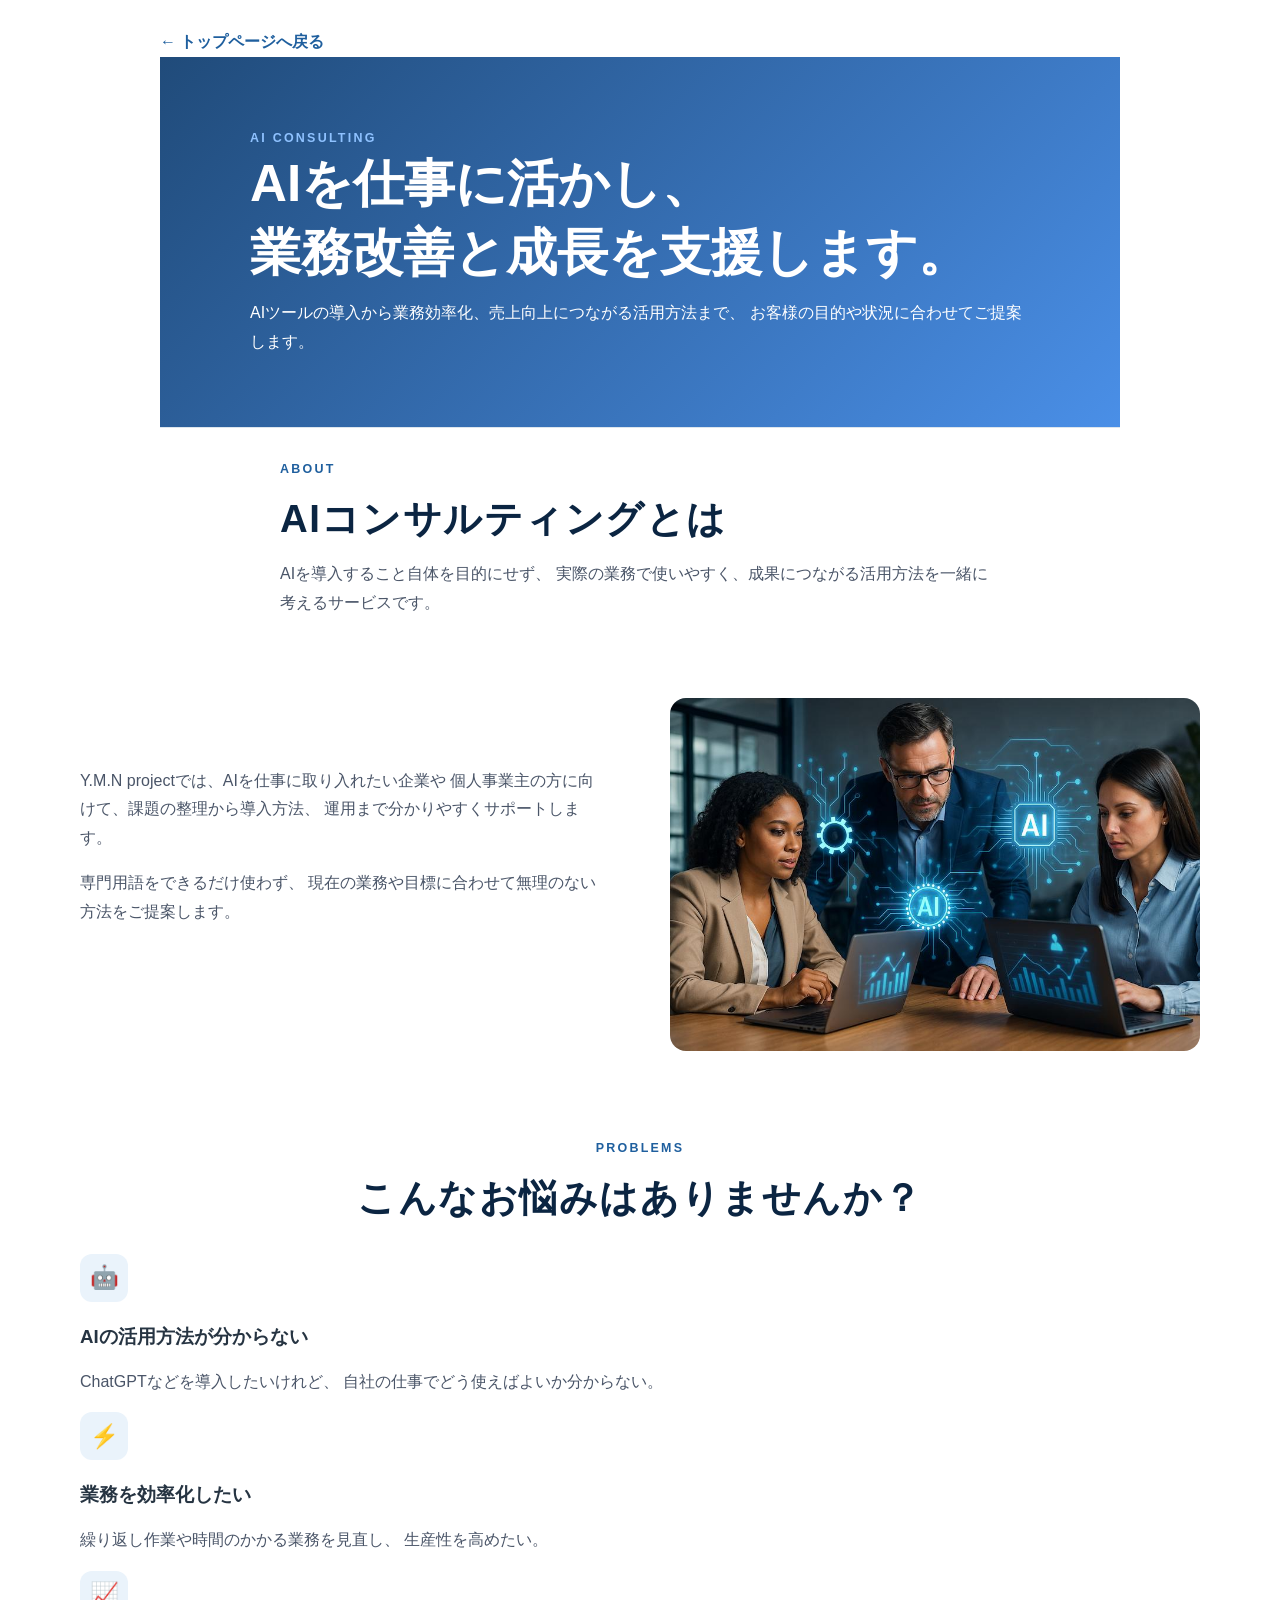
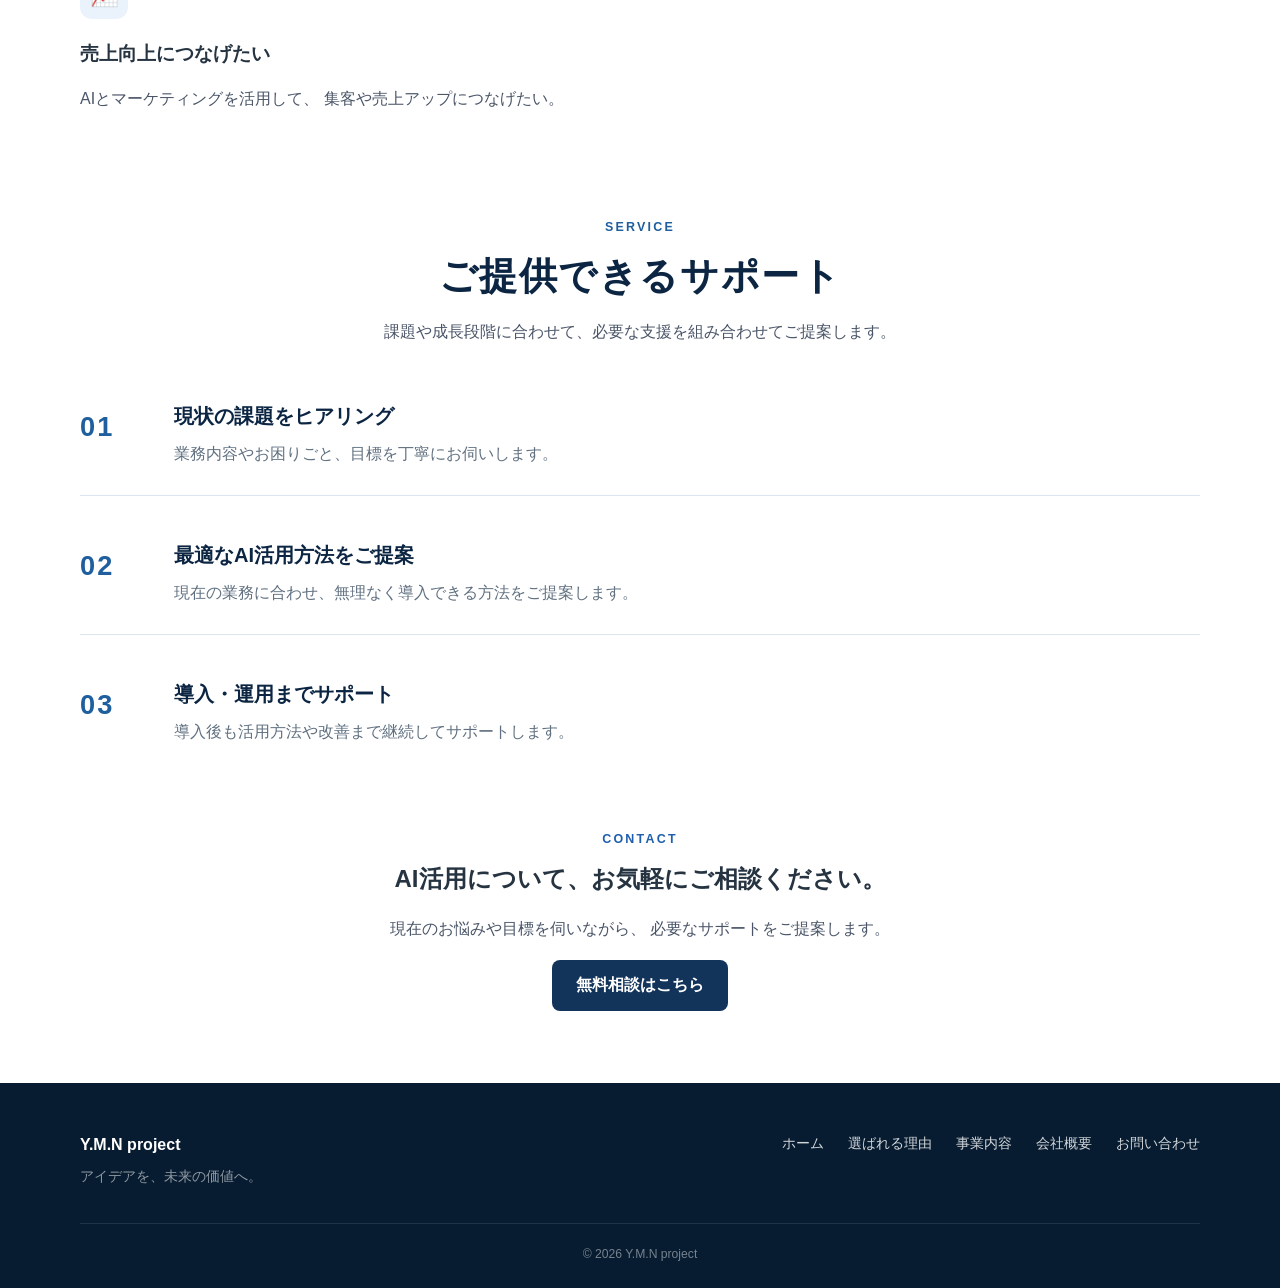
==== ai-consulting.html @ bcab782f "Add files via upload" ====
<!DOCTYPE html>
<html lang="ja">
<head>
    <meta charset="UTF-8">
    <meta name="viewport" content="width=device-width, initial-scale=1.0">

    <meta
        name="description"
        content="Y.M.N projectのAIコンサルティング。AI導入、業務効率化、売上向上を目的に合わせて支援します。"
    >

    <title>AIコンサルティング｜Y.M.N project</title>

<link rel="stylesheet" href="style.css">
</head>

<body class="service-page">

    <nav class="page-nav">
        <a href="index.html
#home">← トップページへ戻る</a>
    </nav>

    <header class="page-hero">
        <p class="section-label">AI CONSULTING</p>

        <h1>AIを仕事に活かし、<br>業務改善と成長を支援します。</h1>

        <p class="page-lead">
            AIツールの導入から業務効率化、売上向上につながる活用方法まで、
            お客様の目的や状況に合わせてご提案します。
        </p>
    </header>

    <main>

        <section class="page-section">
            <div class="page-section-inner">

                <div class="section-heading section-heading-left">
                    <p class="section-label">ABOUT</p>
                    <h2>AIコンサルティングとは</h2>

                    <p>
                        AIを導入すること自体を目的にせず、
                        実際の業務で使いやすく、成果につながる活用方法を一緒に考えるサービスです。
                    </p>
                </div>

                <div class="page-two-column">
                    <div>
                        <p>
                            Y.M.N projectでは、AIを仕事に取り入れたい企業や
                            個人事業主の方に向けて、課題の整理から導入方法、
                            運用まで分かりやすくサポートします。
                        </p>

                        <p>
                            専門用語をできるだけ使わず、
                            現在の業務や目標に合わせて無理のない方法をご提案します。
                        </p>
                    </div>

                    <div class="page-image">
                    <img src="images/ai-consulting.jpg" alt="AIコンサルティングのイメージ">
                    </div>
                </div>

            </div>
        </section>

        <section class="page-section page-section-light">
            <div class="page-section-inner">

                <div class="section-heading">
                    <p class="section-label">PROBLEMS</p>
                    <h2>こんなお悩みはありませんか？</h2>
                </div>

                <div class="page-cards">
                    <article class="page-card">
                        <span class="card-icon" aria-hidden="true">🤖</span>
                        <h3>AIの活用方法が分からない</h3>
                        <p>
                            ChatGPTなどを導入したいけれど、
                            自社の仕事でどう使えばよいか分からない。
                        </p>
                    </article>

                    <article class="page-card">
                        <span class="card-icon" aria-hidden="true">⚡</span>
                        <h3>業務を効率化したい</h3>
                        <p>
                            繰り返し作業や時間のかかる業務を見直し、
                            生産性を高めたい。
                        </p>
                    </article>

                    <article class="page-card">
                        <span class="card-icon" aria-hidden="true">📈</span>
                        <h3>売上向上につなげたい</h3>
                        <p>
                            AIとマーケティングを活用して、
                            集客や売上アップにつなげたい。
                        </p>
                    </article>
                </div>

            </div>
        </section>

        <section class="page-section">
            <div class="page-section-inner">

                <div class="section-heading">
                    <p class="section-label">SERVICE</p>
                    <h2>ご提供できるサポート</h2>

                    <p>
                        課題や成長段階に合わせて、必要な支援を組み合わせてご提案します。
                    </p>
                </div>

            <div class="support-flow">

    <div class="flow-item">
        <div class="flow-number">01</div>
        <div class="flow-content">
            <h3>現状の課題をヒアリング</h3>
            <p>業務内容やお困りごと、目標を丁寧にお伺いします。</p>
        </div>
    </div>

    <div class="flow-item">
        <div class="flow-number">02</div>
        <div class="flow-content">
            <h3>最適なAI活用方法をご提案</h3>
            <p>現在の業務に合わせ、無理なく導入できる方法をご提案します。</p>
        </div>
    </div>

    <div class="flow-item">
        <div class="flow-number">03</div>
        <div class="flow-content">
            <h3>導入・運用までサポート</h3>
            <p>導入後も活用方法や改善まで継続してサポートします。</p>
        </div>
    </div>

</div>

            </div>
        </section>

        <section class="contact-area">
            <p class="section-label section-label-light">CONTACT</p>

            <h2>AI活用について、お気軽にご相談ください。</h2>

            <p>
                現在のお悩みや目標を伺いながら、
                必要なサポートをご提案します。
            </p>

            <a href="index.html
#contact" class="contact-button">
                無料相談はこちら
            </a>
        </section>

    </main>

    <footer class="site-footer">
        <div class="footer-inner">
            <div>
                <p class="footer-logo">Y.M.N project</p>
                <p class="footer-message">アイデアを、未来の価値へ。</p>
            </div>

            <nav class="footer-nav" aria-label="フッターメニュー">
                <a href="index.html
#home">ホーム</a>
                <a href="index.html
#reasons">選ばれる理由</a>
                <a href="index.html
#services">事業内容</a>
                <a href="index.html
#company">会社概要</a>
                <a href="index.html
#contact">お問い合わせ</a>
            </nav>
        </div>

        <p class="copyright">
            &copy; 2026 Y.M.N project 
        </p>
    </footer>

</body>
</html>
---- style.css ----
/* ========================================
   基本設定
======================================== */
:root {
    --navy: #12345b;
    --navy-dark: #0b2542;
    --blue: #1f5f9e;
    --blue-light: #eaf3fb;
    --text: #263442;
    --text-light: #607080;
    --white: #ffffff;
    --light: #f5f8fb;
    --border: #dce5ed;
    --shadow: 0 10px 30px rgba(18, 52, 91, 0.1);
    --radius: 14px;
    --max-width: 1120px;
}

* {
    box-sizing: border-box;
}

html {
    scroll-behavior: smooth;
    scroll-padding-top: 90px;
}

body {
    margin: 0;
    background: var(--white);
    color: var(--text);
    font-family:
        "Yu Gothic",
        "Hiragino Kaku Gothic ProN",
        "Meiryo",
        sans-serif;
    line-height: 1.8;
}

img {
    display: block;
    max-width: 100%;
}

a {
    color: inherit;
    text-decoration: none;
}

h1,
h2,
h3,
p {
    margin-top: 0;
}

h1,
h2,
h3 {
    line-height: 1.35;
}

p {
     color: #4a5568;
}

/* ========================================
   ヘッダー
======================================== */
.site-header {
    position: sticky;
    top: 0;
    z-index: 1000;
    background: rgba(255, 255, 255, 0.96);
    border-bottom: 1px solid var(--border);
    backdrop-filter: blur(10px);
}

.header-inner {
    width: min(calc(100% - 40px), var(--max-width));
    min-height: 76px;
    margin: 0 auto;
    display: flex;
    align-items: center;
    justify-content: space-between;
    gap: 30px;
}

.site-logo {
    display: inline-flex;
    align-items: baseline;
    gap: 8px;
    color: var(--navy);
    font-weight: 700;
    white-space: nowrap;
}

.logo-main {
    font-size: 1.2rem;
    letter-spacing: 0.04em;
}

.logo-sub {
    font-size: 0.72rem;
}

.global-nav {
    display: flex;
    align-items: center;
    justify-content: flex-end;
    gap: 26px;
}

.global-nav a {
    position: relative;
    padding: 26px 0 22px;
    color: var(--text);
    font-size: 0.9rem;
    font-weight: 600;
}

.global-nav a::after {
    content: "";
    position: absolute;
    right: 0;
    bottom: 16px;
    left: 0;
    height: 2px;
    background: var(--blue);
    transform: scaleX(0);
    transform-origin: center;
    transition: transform 0.25s ease;
}

.global-nav a:hover {
    color: var(--blue);
}

.global-nav a:hover::after {
    transform: scaleX(1);
}

/* ========================================
   ヒーロー
======================================== */
.hero {
    overflow: hidden;
    background:
        radial-gradient(circle at 92% 18%, rgba(31, 95, 158, 0.13), transparent 34%),
        linear-gradient(135deg, #f8fbfe 0%, #eef5fb 100%);
}

.hero-inner {
    width: min(calc(100% - 40px), var(--max-width));
    min-height: 610px;
    margin: 0 auto;
    padding: 80px 0;
    display: grid;
    grid-template-columns: 0.9fr 1.1fr;
    align-items: center;
    gap: 64px;
}

.hero-label,
.section-label {
    margin-bottom: 12px;
    color: var(--blue);
    font-size: 0.78rem;
    font-weight: 700;
    letter-spacing: 0.18em;
}

.hero h1 {
    margin-bottom: 24px;
    color: var(--navy-dark);
    font-size: clamp(2.8rem, 5vw, 4.8rem);
    letter-spacing: 0.04em;
}

.hero-lead {
    max-width: 620px;
    margin-bottom: 34px;
    font-size: 1.05rem;
}

.hero-actions {
    display: flex;
    flex-wrap: wrap;
    gap: 14px;
}

.hero-visual {
    position: relative;
    overflow: hidden;
    border-radius: 24px;
    margin-left: -40px;
}

.hero-visual::before {
    content: "";
    position: absolute;
    inset: -20px 22px 20px -22px;
    z-index: 0;
    border: 1px solid rgba(31, 95, 158, 0.18);
    border-radius: 24px;
}

.hero-visual img {
position: relative;
    z-index: 1;
    width: 100%;
    aspect-ratio: 4 / 3;
    object-fit: cover;
    object-position: left center;
    border-radius: 20px;
    box-shadow: 0 22px 55px rgba(18, 52, 91, 0.18);
}

/* ========================================
   ボタン
======================================== */
.button {
    display: inline-flex;
    min-height: 52px;
    padding: 12px 26px;
    align-items: center;
    justify-content: center;
    border: 1px solid transparent;
    border-radius: 8px;
    font-weight: 700;
    transition:
        transform 0.25s ease,
        background-color 0.25s ease,
        color 0.25s ease,
        border-color 0.25s ease,
        box-shadow 0.25s ease;
}

.button:hover {
    transform: translateY(-2px);
}

.button-primary {
    background: var(--navy);
    color: var(--white);
    box-shadow: 0 8px 20px rgba(18, 52, 91, 0.2);
}

.button-primary:hover {
    background: var(--blue);
}

.button-outline {
    border-color: var(--navy);
    background: transparent;
    color: var(--navy);
}

.button-outline:hover {
    background: var(--navy);
    color: var(--white);
}

.button-white {
    background: var(--white);
    color: var(--navy);
}

.button-white:hover {
    background: var(--blue-light);
}

/* ========================================
   共通セクション
======================================== */
.section {
    padding: 96px 0;
}

.section-white {
    background: var(--white);
}

.section-light {
    background: var(--light);
}

.section-inner {
    width: min(calc(100% - 40px), var(--max-width));
    margin: 0 auto;
}
.page-section {
    padding: 30px 0 56px;
}

.page-section-inner {
    width: min(calc(100% - 40px), var(--max-width));
    margin: 0 auto;
}

.section-heading {
    max-width: 720px;
    margin: 0 auto 30px;
    text-align: center;
}

.section-heading-left{
    max-width:720px;
    margin:0 auto 40px;
    text-align:left;
}

.section-heading h2,
.contact-section h2 {
    margin-bottom: 16px;
    color: var(--navy-dark);
    font-size: clamp(2rem, 3vw, 2.8rem);
    letter-spacing: 0.04em;
}

.section-heading p:last-child {
    margin-bottom: 0;
}

/* ========================================
   選ばれる理由
======================================== */
.reason-grid {
    display: grid;
    grid-template-columns: repeat(3, minmax(0, 1fr));
    gap: 24px;
    align-items: stretch;
}

.reason-card {
    position: relative;
    min-height: 300px;
    padding: 30px 26px;
    overflow: hidden;
    border: 1px solid var(--border);
    border-radius: var(--radius);
    background: var(--white);
    box-shadow: 0 6px 20px rgba(18, 52, 91, 0.06);
    transition:
        transform 0.25s ease,
        box-shadow 0.25s ease,
        border-color 0.25s ease;
}

.reason-card:hover {
    transform: translateY(-5px);
    border-color: rgba(31, 95, 158, 0.35);
    box-shadow: var(--shadow);
}

.card-number {
    position: absolute;
    top: 14px;
    right: 20px;
    color: rgba(31, 95, 158, 0.12);
    font-size: 3.1rem;
    font-weight: 800;
    line-height: 1;
}

.card-icon {
    width: 48px;
    height: 48px;
    margin-bottom: 22px;
    display: grid;
    place-items: center;
    border-radius: 12px;
    background: var(--blue-light);
    font-size: 1.45rem;
}

.reason-card h3 {
    min-height: 54px;
    margin-bottom: 12px;
    color: var(--navy);
    font-size: 1.16rem;
}

.reason-card p {
    margin-bottom: 0;
    font-size: 0.95rem;
}

/* ========================================
   事業内容
======================================== */
.service-grid {
    display: grid;
    grid-template-columns: repeat(3, minmax(0, 1fr));
    gap: 22px;
    align-items: stretch;
}

.service-card {
    min-height: 280px;
    padding: 32px 30px;
    display: flex;
    flex-direction: column;
    border: 1px solid rgba(255, 255, 255, 0.13);
    border-radius: var(--radius);
    background: linear-gradient(145deg, var(--navy) 0%, #184a7d 100%);
    color: var(--white);
    box-shadow: 0 10px 24px rgba(18, 52, 91, 0.14);
    transition:
        transform 0.25s ease,
        box-shadow 0.25s ease,
        background 0.25s ease;
}

.service-card:hover {
    transform: translateY(-5px);
    background: linear-gradient(145deg, #184a7d 0%, var(--blue) 100%);
    box-shadow: 0 16px 34px rgba(18, 52, 91, 0.22);
}

.service-icon {
    width: 46px;
    height: 46px;
    margin-bottom: 20px;
    display: grid;
    place-items: center;
    border-radius: 11px;
    background: rgba(255, 255, 255, 0.12);
    font-size: 1.35rem;
}

.service-card h3 {
    min-height: 58px;
    margin-bottom: 14px;
    font-size: 1.18rem;
}

.service-card p {
    margin-bottom: 24px;
    color: rgba(255, 255, 255, 0.82);
    font-size: 0.93rem;
}

.service-more {
    margin-top: auto;
    padding-top: 16px;
    border-top: 1px solid rgba(255, 255, 255, 0.18);
    font-size: 0.88rem;
    font-weight: 700;
}

/* ========================================
   会社概要
======================================== */
.company-inner {
    display: grid;
    grid-template-columns: 0.9fr 1.1fr;
    align-items: start;
    gap: 50px;
}

.company-table-wrap {
    overflow: hidden;
    border: 1px solid var(--border);
    border-radius: var(--radius);
    background: var(--white);
    box-shadow: 0 6px 22px rgba(18, 52, 91, 0.06);
}

.company-table {
    width: 100%;
    border-collapse: collapse;
}

.company-table th,
.company-table td {
    padding: 20px 24px;
    border-bottom: 1px solid var(--border);
    text-align: left;
    vertical-align: top;
}

.company-table tr:last-child th,
.company-table tr:last-child td {
    border-bottom: 0;
}

.company-table th {
    width: 150px;
    background: #f7fafc;
    color: var(--navy);
    font-size: 0.92rem;
}

.company-table td {
    color: var(--text);
}

/* ========================================
   お問い合わせ
======================================== */
.contact-section {
    padding: 94px 20px;
    background:
        linear-gradient(rgba(11, 37, 66, 0.96), rgba(18, 52, 91, 0.96));
    text-align: center;
}

.contact-inner {
    max-width: 760px;
    margin: 0 auto;
}

.section-label-light {
    color: #1f5fae;
}

.contact-section h2 {
    color: var(--white);
}

.contact-section p {
    margin-bottom: 30px;
    color: rgba(255, 255, 255, 0.78);
}

.contact-note {
    margin: 16px 0 0 !important;
    font-size: 0.78rem;
    opacity: 0.76;
}

/* ========================================
   フッター
======================================== */
.site-footer {
    padding: 48px 0 22px;
    background: #071c31;
    color: var(--white);
}

.footer-inner {
    width: min(calc(100% - 40px), var(--max-width));
    margin: 0 auto 34px;
    display: flex;
    align-items: flex-start;
    justify-content: space-between;
    gap: 40px;
}

.footer-logo {
    margin-bottom: 5px;
    color: var(--white);
    font-weight: 700;
}

.footer-message {
    margin-bottom: 0;
    color: rgba(255, 255, 255, 0.55);
    font-size: 0.85rem;
}

.footer-nav {
    display: flex;
    flex-wrap: wrap;
    justify-content: flex-end;
    gap: 12px 24px;
}

.footer-nav a {
    color: rgba(255, 255, 255, 0.82);
font-size: 0.9rem;
font-weight: 500;
transition: color 0.2s ease;
}

.footer-nav a:hover {
    color: var(--white);
}

.copyright {
    width: min(calc(100% - 40px), var(--max-width));
    margin: 0 auto;
    padding-top: 20px;
    border-top: 1px solid rgba(255, 255, 255, 0.1);
    color: rgba(255, 255, 255, 0.45);
    font-size: 0.76rem;
    text-align: center;
}

/* ========================================
   下層ページ互換スタイル
======================================== */
body > .page-nav,
body > header:not(.site-header),
body > section,
body > .ai-image {
    width: min(calc(100% - 40px), 960px);
    margin-right: auto;
    margin-left: auto;
}

body > .page-nav {
    padding-top: 28px;
}

.page-nav a {
    color: var(--blue);
    font-weight: 700;
}

.page-nav a:hover {
    color: var(--navy);
}

body > header:not(.site-header) {
    padding: 42px 0 24px;
    border-bottom: 1px solid var(--border);
}

body > header:not(.site-header) h1 {
    margin-bottom: 12px;
    color: var(--navy-dark);
    font-size: clamp(2rem, 4vw, 3.2rem);
}

body > header:not(.site-header) p {
    margin-bottom: 0;
}

body > section:not(.section):not(.contact-section) {
    padding: 54px 0 10px;
}

body > section:not(.section):not(.contact-section) h2 {
    color: var(--navy);
}

.ai-image {
    padding-top: 32px;
}

.ai-image img {
    width: 100%;
    max-height: 480px;
    object-fit: cover;
    border-radius: var(--radius);
}

.service-list {
    display: grid;
    grid-template-columns: repeat(3, minmax(0, 1fr));
    gap: 20px;
    align-items: stretch;
}

.service-list .service-card {
    min-height: 210px;
    background: var(--white);
    color: var(--text);
    border: 1px solid var(--border);
    box-shadow: 0 6px 20px rgba(18, 52, 91, 0.07);
}

.service-list .service-card h3 {
    min-height: auto;
    color: var(--navy);
}

.service-list .service-card p {
    color: var(--text-light);
}

.contact-area {
    padding-bottom: 72px !important;
    text-align: center;
}

.contact-area .contact-button {
    display: inline-flex;
    min-height: 50px;
    padding: 11px 24px;
    align-items: center;
    justify-content: center;
    border-radius: 8px;
    background: var(--navy);
    color: var(--white);
    font-weight: 700;
}

.contact-area .contact-button:hover {
    background: var(--blue);
}

/* ========================================
   レスポンシブ
======================================== */
@media (max-width: 900px) {
    .header-inner {
        padding: 14px 0;
        flex-direction: column;
        gap: 8px;
    }

    .global-nav {
        width: 100%;
        justify-content: center;
        flex-wrap: wrap;
        gap: 4px 18px;
    }

    .global-nav a {
        padding: 4px 0;
        font-size: 0.82rem;
    }

    .global-nav a::after {
        bottom: 0;
    }

    .hero-inner {
        min-height: auto;
        padding: 62px 0 72px;
        grid-template-columns: 1fr;
        gap: 46px;
    }

    .hero-copy {
        text-align: center;
    }

    .hero-lead {
        margin-right: auto;
        margin-left: auto;
    }

    .hero-actions {
        justify-content: center;
    }

    .hero-visual {
        width: min(100%, 680px);
        margin: 0 auto;
    }

    .reason-grid,
    .service-grid,
    .service-list {
        grid-template-columns: 1fr;
    }

    .reason-card,
    .service-card,
    .service-list .service-card {
        min-height: auto;
    }

    .reason-card h3,
    .service-card h3 {
        min-height: auto;
    }

    .company-inner {
        grid-template-columns: 1fr;
        gap: 34px;
    }
}

@media (max-width: 640px) {
    html {
        scroll-padding-top: 136px;
    }

    .header-inner,
    .hero-inner,
    .section-inner,
    .footer-inner,
    .copyright,
    body > .page-nav,
    body > header:not(.site-header),
    body > section,
    body > .ai-image {
        width: min(calc(100% - 28px), var(--max-width));
    }

    .site-logo {
        flex-direction: column;
        align-items: center;
        gap: 0;
    }

    .global-nav {
        gap: 2px 12px;
    }

    .global-nav a {
        font-size: 0.76rem;
    }

    .hero-inner {
        padding: 48px 0 58px;
    }

    .hero h1 {
        font-size: 2.55rem;
    }

    .hero-lead {
        font-size: 0.96rem;
    }

    .hero-actions {
        flex-direction: column;
    }

    .button {
        width: 100%;
    }

    .section {
        padding: 72px 0;
    }

    .section-heading {
        margin-bottom: 34px;
    }

    .reason-card,
    .service-card {
        padding: 24px 22px;
    }

    .company-table th,
    .company-table td {
        display: block;
        width: 100%;
        padding: 14px 18px;
    }

    .company-table th {
        border-bottom: 0;
    }

    .company-table td {
        padding-top: 0;
    }

    .footer-inner {
        flex-direction: column;
    }

    .footer-nav {
        justify-content: flex-start;
    }
    .problem-grid {
        grid-template-columns: 1fr;
    }

}
.page-image img {
    width: 100%;
    max-width: 760px;
    display: block;
      margin: 40px auto;
    border-radius: 16px;
}
.page-image {
    margin-bottom: -40px;
}
.problem-grid {
    display: grid;
    grid-template-columns: repeat(3, minmax(0, 1fr));
    gap: 24px;
}

.problem-card {
    padding: 28px 24px;
    border: 1px solid var(--border);
    border-radius: var(--radius);
    background: var(--white);
    box-shadow: 0 6px 20px rgba(18, 52, 91, 0.06);
}
.support-flow {
    display: grid;
    gap: 20px;
}

.flow-item {
    display: grid;
    grid-template-columns: 70px 1fr;
    gap: 24px;
    align-items: start;
    padding: 26px 0;
    border-bottom: 1px solid var(--border);
}

.flow-item:last-child {
    border-bottom: 0;
}

.flow-number {
    color: var(--blue);
    font-size: 1.7rem;
    font-weight: 700;
    letter-spacing: 0.08em;
}

.flow-content h3 {
    margin-bottom: 10px;
    color: var(--navy-dark);
    font-size: 1.25rem;
}

.flow-content p {
    margin-bottom: 0;
    color: var(--text-light);
}
/* サービスページのヒーロー */

body.service-page .page-hero{
    padding:70px max(40px, calc((100% - 1100px) / 2));
    background:linear-gradient(135deg,#204b7a 0%,#4a8fe7 100%);
}

body.service-page .page-hero .section-label{
    color:#8fc2ff;
}

body.service-page .page-hero h1{
    color:#ffffff;
}

body.service-page .page-hero .page-lead{
    color: #ffffff;
}
.page-two-column{
    display:grid;
    grid-template-columns:1fr 1fr;
    gap:60px;
    align-items:center;
}

.page-image img{
    width:100%;
    display:block;
    border-radius:16px;
}
@media (max-width: 640px) {
    .page-two-column {
        grid-template-columns: 1fr;
        gap: 28px;
    }

    .problem-grid {
        grid-template-columns: 1fr;
    }
}
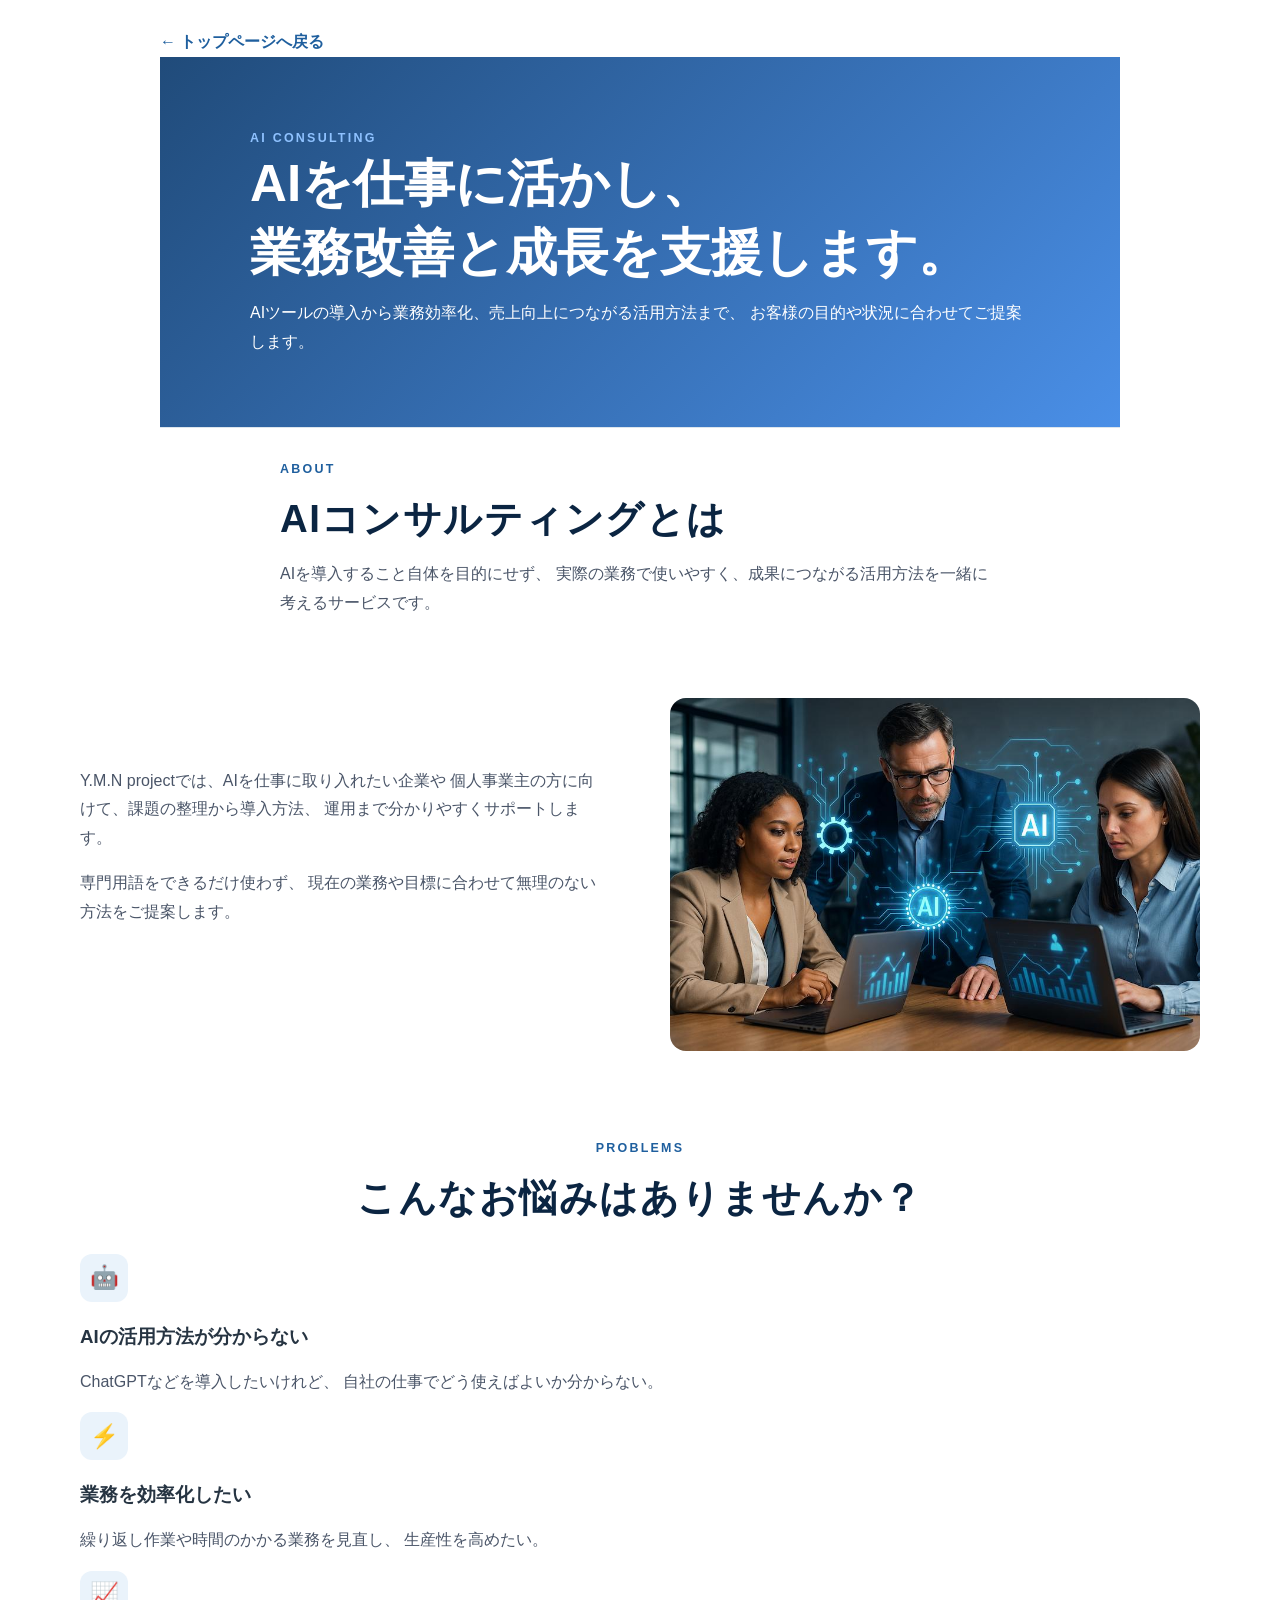
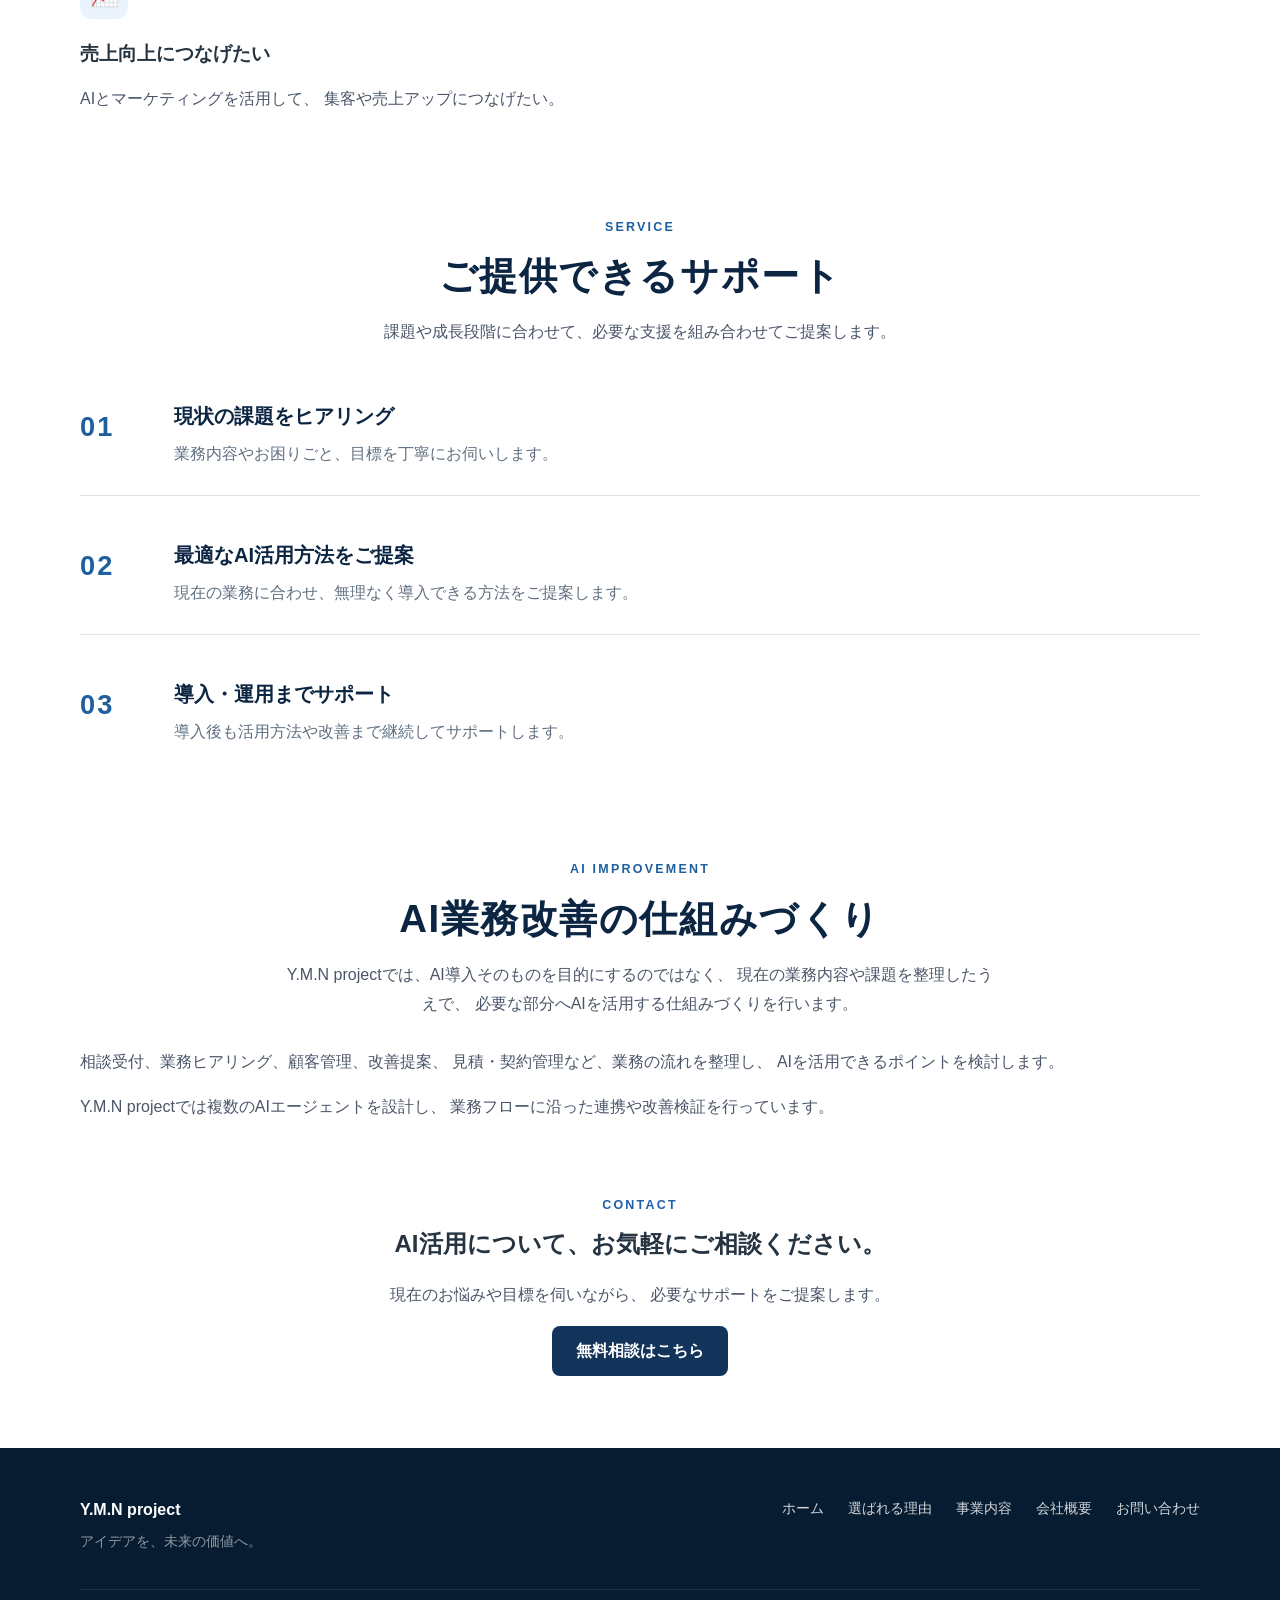
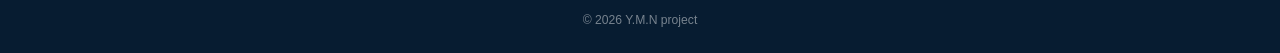
==== commit 0b19acea: "Update ai-consulting.html" ====
--- a/ai-consulting.html
+++ b/ai-consulting.html
@@ -151,7 +151,39 @@
 
             </div>
         </section>
-
+<section class="page-section">
+
+    <div class="page-section-inner">
+
+        <div class="section-heading">
+            <p class="section-label">AI IMPROVEMENT</p>
+            <h2>AI業務改善の仕組みづくり</h2>
+
+            <p>
+                Y.M.N projectでは、AI導入そのものを目的にするのではなく、
+                現在の業務内容や課題を整理したうえで、
+                必要な部分へAIを活用する仕組みづくりを行います。
+            </p>
+        </div>
+
+        <div>
+
+            <p>
+                相談受付、業務ヒアリング、顧客管理、改善提案、
+                見積・契約管理など、業務の流れを整理し、
+                AIを活用できるポイントを検討します。
+            </p>
+
+            <p>
+                Y.M.N projectでは複数のAIエージェントを設計し、
+                業務フローに沿った連携や改善検証を行っています。
+            </p>
+
+        </div>
+
+    </div>
+
+</section>
         <section class="contact-area">
             <p class="section-label section-label-light">CONTACT</p>
 
@@ -197,4 +229,4 @@
     </footer>
 
 </body>
-</html>+</html>
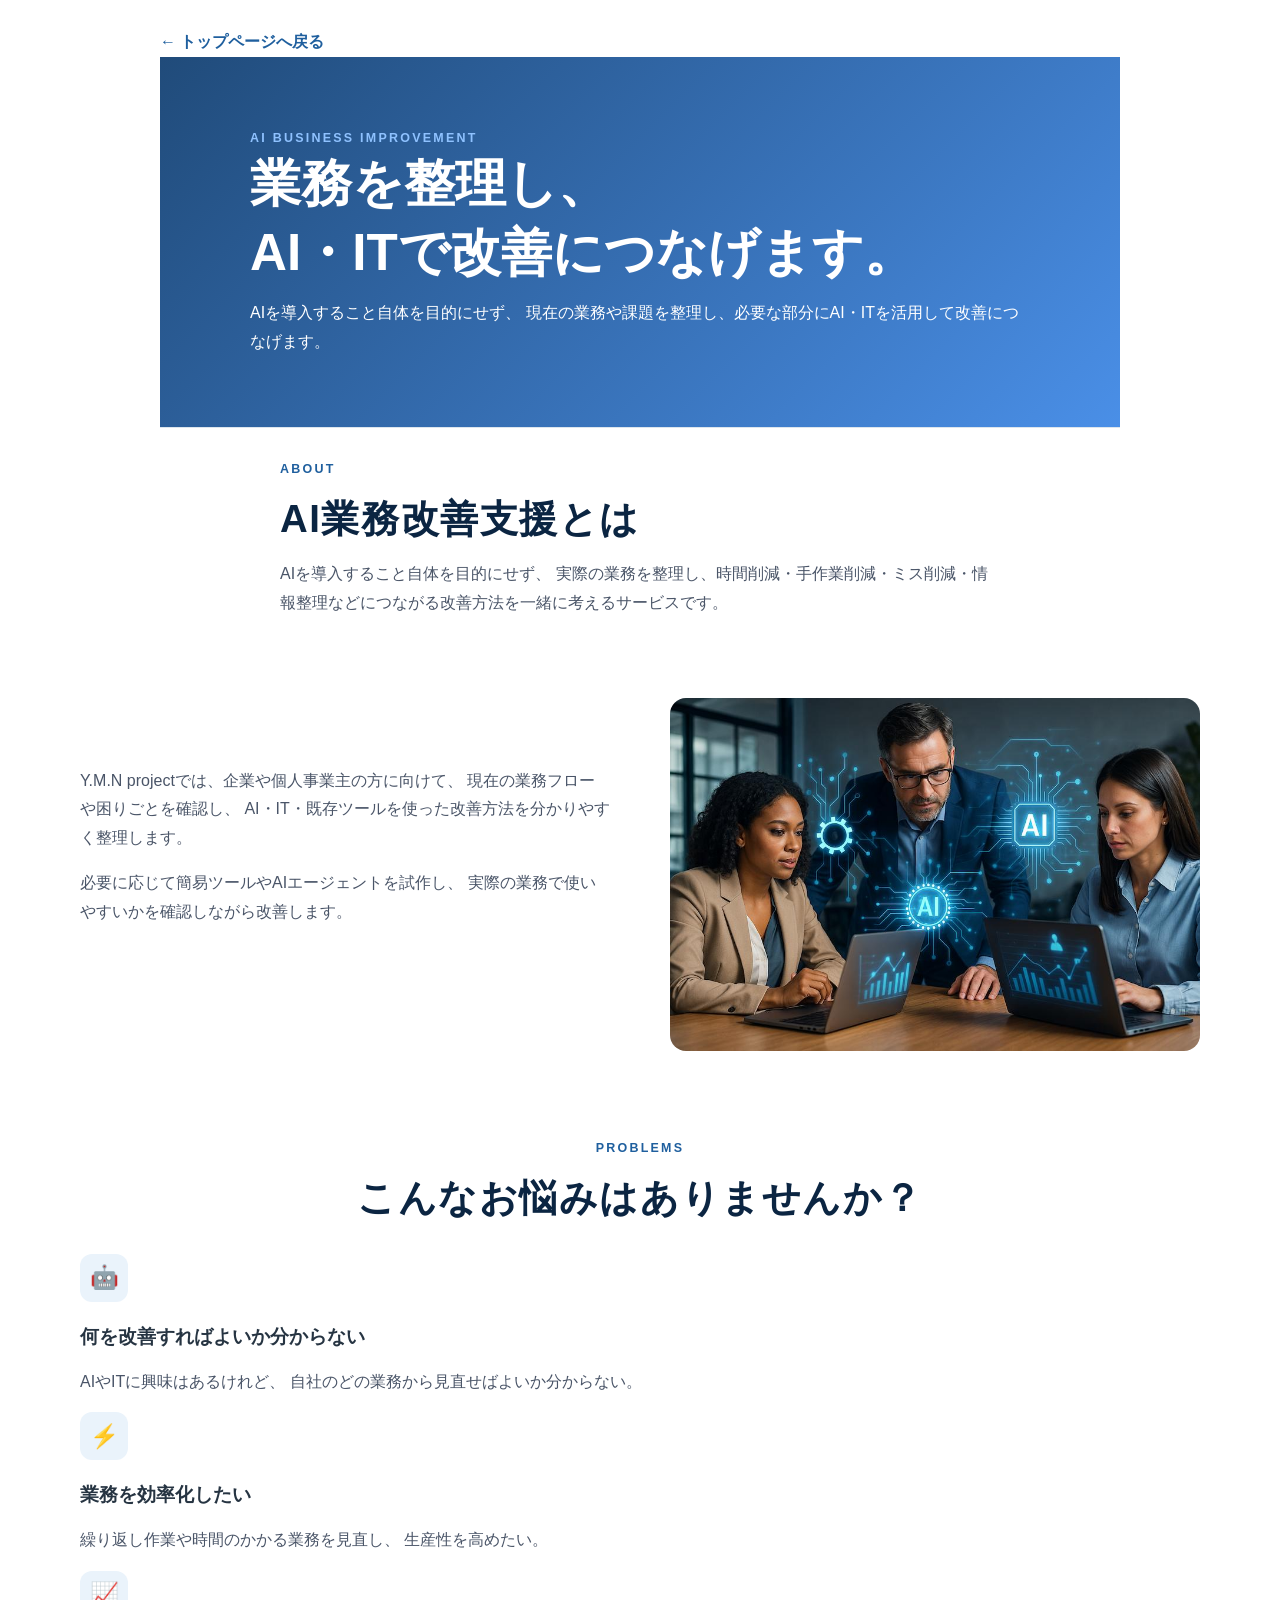
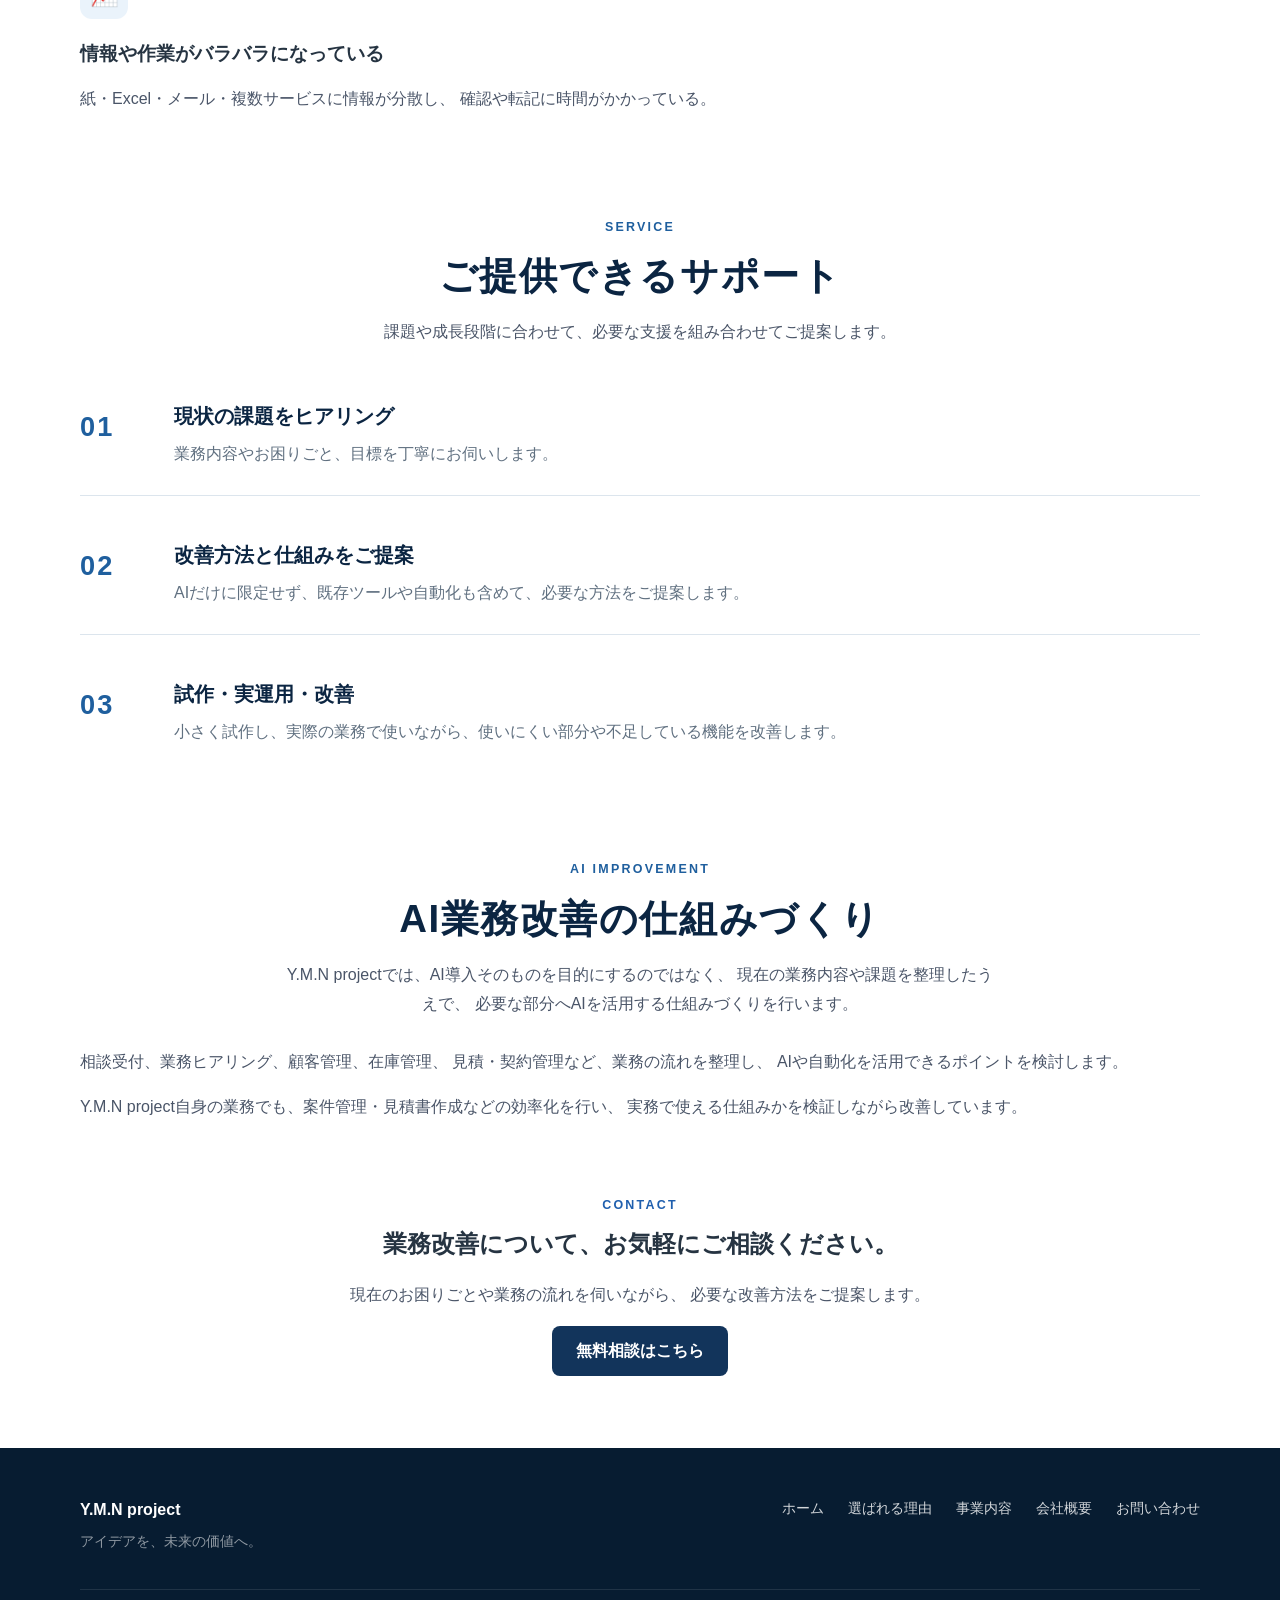
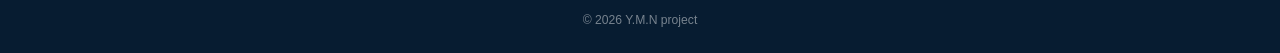
==== commit 6f37c654: "Update YMN website" ====
--- a/ai-consulting.html
+++ b/ai-consulting.html
@@ -1,232 +1,225 @@
-<!DOCTYPE html>
-<html lang="ja">
-<head>
-    <meta charset="UTF-8">
-    <meta name="viewport" content="width=device-width, initial-scale=1.0">
-
-    <meta
-        name="description"
-        content="Y.M.N projectのAIコンサルティング。AI導入、業務効率化、売上向上を目的に合わせて支援します。"
-    >
-
-    <title>AIコンサルティング｜Y.M.N project</title>
-
-<link rel="stylesheet" href="style.css">
-</head>
-
-<body class="service-page">
-
-    <nav class="page-nav">
-        <a href="index.html
-#home">← トップページへ戻る</a>
-    </nav>
-
-    <header class="page-hero">
-        <p class="section-label">AI CONSULTING</p>
-
-        <h1>AIを仕事に活かし、<br>業務改善と成長を支援します。</h1>
-
-        <p class="page-lead">
-            AIツールの導入から業務効率化、売上向上につながる活用方法まで、
-            お客様の目的や状況に合わせてご提案します。
-        </p>
-    </header>
-
-    <main>
-
-        <section class="page-section">
-            <div class="page-section-inner">
-
-                <div class="section-heading section-heading-left">
-                    <p class="section-label">ABOUT</p>
-                    <h2>AIコンサルティングとは</h2>
-
-                    <p>
-                        AIを導入すること自体を目的にせず、
-                        実際の業務で使いやすく、成果につながる活用方法を一緒に考えるサービスです。
-                    </p>
-                </div>
-
-                <div class="page-two-column">
-                    <div>
-                        <p>
-                            Y.M.N projectでは、AIを仕事に取り入れたい企業や
-                            個人事業主の方に向けて、課題の整理から導入方法、
-                            運用まで分かりやすくサポートします。
-                        </p>
-
-                        <p>
-                            専門用語をできるだけ使わず、
-                            現在の業務や目標に合わせて無理のない方法をご提案します。
-                        </p>
-                    </div>
-
-                    <div class="page-image">
-                    <img src="images/ai-consulting.jpg" alt="AIコンサルティングのイメージ">
-                    </div>
-                </div>
-
-            </div>
-        </section>
-
-        <section class="page-section page-section-light">
-            <div class="page-section-inner">
-
-                <div class="section-heading">
-                    <p class="section-label">PROBLEMS</p>
-                    <h2>こんなお悩みはありませんか？</h2>
-                </div>
-
-                <div class="page-cards">
-                    <article class="page-card">
-                        <span class="card-icon" aria-hidden="true">🤖</span>
-                        <h3>AIの活用方法が分からない</h3>
-                        <p>
-                            ChatGPTなどを導入したいけれど、
-                            自社の仕事でどう使えばよいか分からない。
-                        </p>
-                    </article>
-
-                    <article class="page-card">
-                        <span class="card-icon" aria-hidden="true">⚡</span>
-                        <h3>業務を効率化したい</h3>
-                        <p>
-                            繰り返し作業や時間のかかる業務を見直し、
-                            生産性を高めたい。
-                        </p>
-                    </article>
-
-                    <article class="page-card">
-                        <span class="card-icon" aria-hidden="true">📈</span>
-                        <h3>売上向上につなげたい</h3>
-                        <p>
-                            AIとマーケティングを活用して、
-                            集客や売上アップにつなげたい。
-                        </p>
-                    </article>
-                </div>
-
-            </div>
-        </section>
-
-        <section class="page-section">
-            <div class="page-section-inner">
-
-                <div class="section-heading">
-                    <p class="section-label">SERVICE</p>
-                    <h2>ご提供できるサポート</h2>
-
-                    <p>
-                        課題や成長段階に合わせて、必要な支援を組み合わせてご提案します。
-                    </p>
-                </div>
-
-            <div class="support-flow">
-
-    <div class="flow-item">
-        <div class="flow-number">01</div>
-        <div class="flow-content">
-            <h3>現状の課題をヒアリング</h3>
-            <p>業務内容やお困りごと、目標を丁寧にお伺いします。</p>
-        </div>
-    </div>
-
-    <div class="flow-item">
-        <div class="flow-number">02</div>
-        <div class="flow-content">
-            <h3>最適なAI活用方法をご提案</h3>
-            <p>現在の業務に合わせ、無理なく導入できる方法をご提案します。</p>
-        </div>
-    </div>
-
-    <div class="flow-item">
-        <div class="flow-number">03</div>
-        <div class="flow-content">
-            <h3>導入・運用までサポート</h3>
-            <p>導入後も活用方法や改善まで継続してサポートします。</p>
-        </div>
-    </div>
-
-</div>
-
-            </div>
-        </section>
-<section class="page-section">
-
-    <div class="page-section-inner">
-
-        <div class="section-heading">
-            <p class="section-label">AI IMPROVEMENT</p>
-            <h2>AI業務改善の仕組みづくり</h2>
-
-            <p>
-                Y.M.N projectでは、AI導入そのものを目的にするのではなく、
-                現在の業務内容や課題を整理したうえで、
-                必要な部分へAIを活用する仕組みづくりを行います。
-            </p>
-        </div>
-
-        <div>
-
-            <p>
-                相談受付、業務ヒアリング、顧客管理、改善提案、
-                見積・契約管理など、業務の流れを整理し、
-                AIを活用できるポイントを検討します。
-            </p>
-
-            <p>
-                Y.M.N projectでは複数のAIエージェントを設計し、
-                業務フローに沿った連携や改善検証を行っています。
-            </p>
-
-        </div>
-
-    </div>
-
-</section>
-        <section class="contact-area">
-            <p class="section-label section-label-light">CONTACT</p>
-
-            <h2>AI活用について、お気軽にご相談ください。</h2>
-
-            <p>
-                現在のお悩みや目標を伺いながら、
-                必要なサポートをご提案します。
-            </p>
-
-            <a href="index.html
-#contact" class="contact-button">
-                無料相談はこちら
-            </a>
-        </section>
-
-    </main>
-
-    <footer class="site-footer">
-        <div class="footer-inner">
-            <div>
-                <p class="footer-logo">Y.M.N project</p>
-                <p class="footer-message">アイデアを、未来の価値へ。</p>
-            </div>
-
-            <nav class="footer-nav" aria-label="フッターメニュー">
-                <a href="index.html
-#home">ホーム</a>
-                <a href="index.html
-#reasons">選ばれる理由</a>
-                <a href="index.html
-#services">事業内容</a>
-                <a href="index.html
-#company">会社概要</a>
-                <a href="index.html
-#contact">お問い合わせ</a>
-            </nav>
-        </div>
-
-        <p class="copyright">
-            &copy; 2026 Y.M.N project 
-        </p>
-    </footer>
-
-</body>
-</html>
+<!DOCTYPE html>
+<html lang="ja">
+<head>
+    <meta charset="UTF-8">
+    <meta name="viewport" content="width=device-width, initial-scale=1.0">
+
+    <meta
+        name="description"
+        content="Y.M.N projectのAI業務改善支援。業務ヒアリング、課題整理、AI活用、AIエージェント設計、試作・運用改善まで実務に合わせて支援します。"
+    >
+
+    <title>AI業務改善・AIエージェント｜Y.M.N project</title>
+
+<link rel="stylesheet" href="style.css">
+</head>
+
+<body class="service-page">
+
+    <nav class="page-nav">
+        <a href="index.html#home">← トップページへ戻る</a>
+    </nav>
+
+    <header class="page-hero">
+        <p class="section-label">AI BUSINESS IMPROVEMENT</p>
+
+        <h1>業務を整理し、<br>AI・ITで改善につなげます。</h1>
+
+        <p class="page-lead">
+            AIを導入すること自体を目的にせず、
+            現在の業務や課題を整理し、必要な部分にAI・ITを活用して改善につなげます。
+        </p>
+    </header>
+
+    <main>
+
+        <section class="page-section">
+            <div class="page-section-inner">
+
+                <div class="section-heading section-heading-left">
+                    <p class="section-label">ABOUT</p>
+                    <h2>AI業務改善支援とは</h2>
+
+                    <p>
+                        AIを導入すること自体を目的にせず、
+                        実際の業務を整理し、時間削減・手作業削減・ミス削減・情報整理などにつながる改善方法を一緒に考えるサービスです。
+                    </p>
+                </div>
+
+                <div class="page-two-column">
+                    <div>
+                        <p>
+                            Y.M.N projectでは、企業や個人事業主の方に向けて、
+                            現在の業務フローや困りごとを確認し、
+                            AI・IT・既存ツールを使った改善方法を分かりやすく整理します。
+                        </p>
+
+                        <p>
+                            必要に応じて簡易ツールやAIエージェントを試作し、
+                            実際の業務で使いやすいかを確認しながら改善します。
+                        </p>
+                    </div>
+
+                    <div class="page-image">
+                    <img src="images/ai-consulting.jpg" alt="AIコンサルティングのイメージ">
+                    </div>
+                </div>
+
+            </div>
+        </section>
+
+        <section class="page-section page-section-light">
+            <div class="page-section-inner">
+
+                <div class="section-heading">
+                    <p class="section-label">PROBLEMS</p>
+                    <h2>こんなお悩みはありませんか？</h2>
+                </div>
+
+                <div class="page-cards">
+                    <article class="page-card">
+                        <span class="card-icon" aria-hidden="true">🤖</span>
+                        <h3>何を改善すればよいか分からない</h3>
+                        <p>
+                            AIやITに興味はあるけれど、
+                            自社のどの業務から見直せばよいか分からない。
+                        </p>
+                    </article>
+
+                    <article class="page-card">
+                        <span class="card-icon" aria-hidden="true">⚡</span>
+                        <h3>業務を効率化したい</h3>
+                        <p>
+                            繰り返し作業や時間のかかる業務を見直し、
+                            生産性を高めたい。
+                        </p>
+                    </article>
+
+                    <article class="page-card">
+                        <span class="card-icon" aria-hidden="true">📈</span>
+                        <h3>情報や作業がバラバラになっている</h3>
+                        <p>
+                            紙・Excel・メール・複数サービスに情報が分散し、
+                            確認や転記に時間がかかっている。
+                        </p>
+                    </article>
+                </div>
+
+            </div>
+        </section>
+
+        <section class="page-section">
+            <div class="page-section-inner">
+
+                <div class="section-heading">
+                    <p class="section-label">SERVICE</p>
+                    <h2>ご提供できるサポート</h2>
+
+                    <p>
+                        課題や成長段階に合わせて、必要な支援を組み合わせてご提案します。
+                    </p>
+                </div>
+
+            <div class="support-flow">
+
+    <div class="flow-item">
+        <div class="flow-number">01</div>
+        <div class="flow-content">
+            <h3>現状の課題をヒアリング</h3>
+            <p>業務内容やお困りごと、目標を丁寧にお伺いします。</p>
+        </div>
+    </div>
+
+    <div class="flow-item">
+        <div class="flow-number">02</div>
+        <div class="flow-content">
+            <h3>改善方法と仕組みをご提案</h3>
+            <p>AIだけに限定せず、既存ツールや自動化も含めて、必要な方法をご提案します。</p>
+        </div>
+    </div>
+
+    <div class="flow-item">
+        <div class="flow-number">03</div>
+        <div class="flow-content">
+            <h3>試作・実運用・改善</h3>
+            <p>小さく試作し、実際の業務で使いながら、使いにくい部分や不足している機能を改善します。</p>
+        </div>
+    </div>
+
+</div>
+
+            </div>
+        </section>
+<section class="page-section">
+
+    <div class="page-section-inner">
+
+        <div class="section-heading">
+            <p class="section-label">AI IMPROVEMENT</p>
+            <h2>AI業務改善の仕組みづくり</h2>
+
+            <p>
+                Y.M.N projectでは、AI導入そのものを目的にするのではなく、
+                現在の業務内容や課題を整理したうえで、
+                必要な部分へAIを活用する仕組みづくりを行います。
+            </p>
+        </div>
+
+        <div>
+
+            <p>
+                相談受付、業務ヒアリング、顧客管理、在庫管理、
+                見積・契約管理など、業務の流れを整理し、
+                AIや自動化を活用できるポイントを検討します。
+            </p>
+
+            <p>
+                Y.M.N project自身の業務でも、案件管理・見積書作成などの効率化を行い、
+                実務で使える仕組みかを検証しながら改善しています。
+            </p>
+
+        </div>
+
+    </div>
+
+</section>
+        <section class="contact-area">
+            <p class="section-label section-label-light">CONTACT</p>
+
+            <h2>業務改善について、お気軽にご相談ください。</h2>
+
+            <p>
+                現在のお困りごとや業務の流れを伺いながら、
+                必要な改善方法をご提案します。
+            </p>
+
+            <a href="index.html#contact" class="contact-button">
+                無料相談はこちら
+            </a>
+        </section>
+
+    </main>
+
+    <footer class="site-footer">
+        <div class="footer-inner">
+            <div>
+                <p class="footer-logo">Y.M.N project</p>
+                <p class="footer-message">アイデアを、未来の価値へ。</p>
+            </div>
+
+            <nav class="footer-nav" aria-label="フッターメニュー">
+                <a href="index.html#home">ホーム</a>
+                <a href="index.html#reasons">選ばれる理由</a>
+                <a href="index.html#services">事業内容</a>
+                <a href="index.html#company">会社概要</a>
+                <a href="index.html#contact">お問い合わせ</a>
+            </nav>
+        </div>
+
+        <p class="copyright">
+            &copy; 2026 Y.M.N project 
+        </p>
+    </footer>
+
+</body>
+</html>
--- a/style.css
+++ b/style.css
@@ -954,4 +954,52 @@
     .problem-grid {
         grid-template-columns: 1fr;
     }
-}+}
+/* =========================
+   Contact Form
+========================= */
+
+.contact-form {
+    width: min(100%, 640px);
+    margin: 36px auto 0;
+    text-align: left;
+}
+
+.form-group {
+    margin-bottom: 20px;
+}
+
+.form-group label {
+    display: block;
+    margin-bottom: 8px;
+    color: #ffffff;
+    font-weight: 600;
+}
+
+.form-group input,
+.form-group textarea {
+    width: 100%;
+    box-sizing: border-box;
+    padding: 14px 16px;
+    border: 1px solid rgba(255, 255, 255, 0.35);
+    border-radius: 8px;
+    background: #ffffff;
+    color: #1a1a1a;
+    font: inherit;
+}
+
+.form-group textarea {
+    resize: vertical;
+}
+
+.form-group input:focus,
+.form-group textarea:focus {
+    outline: 2px solid #ffffff;
+    outline-offset: 2px;
+}
+
+.contact-form .button {
+    border: none;
+    cursor: pointer;
+    font: inherit;
+}
